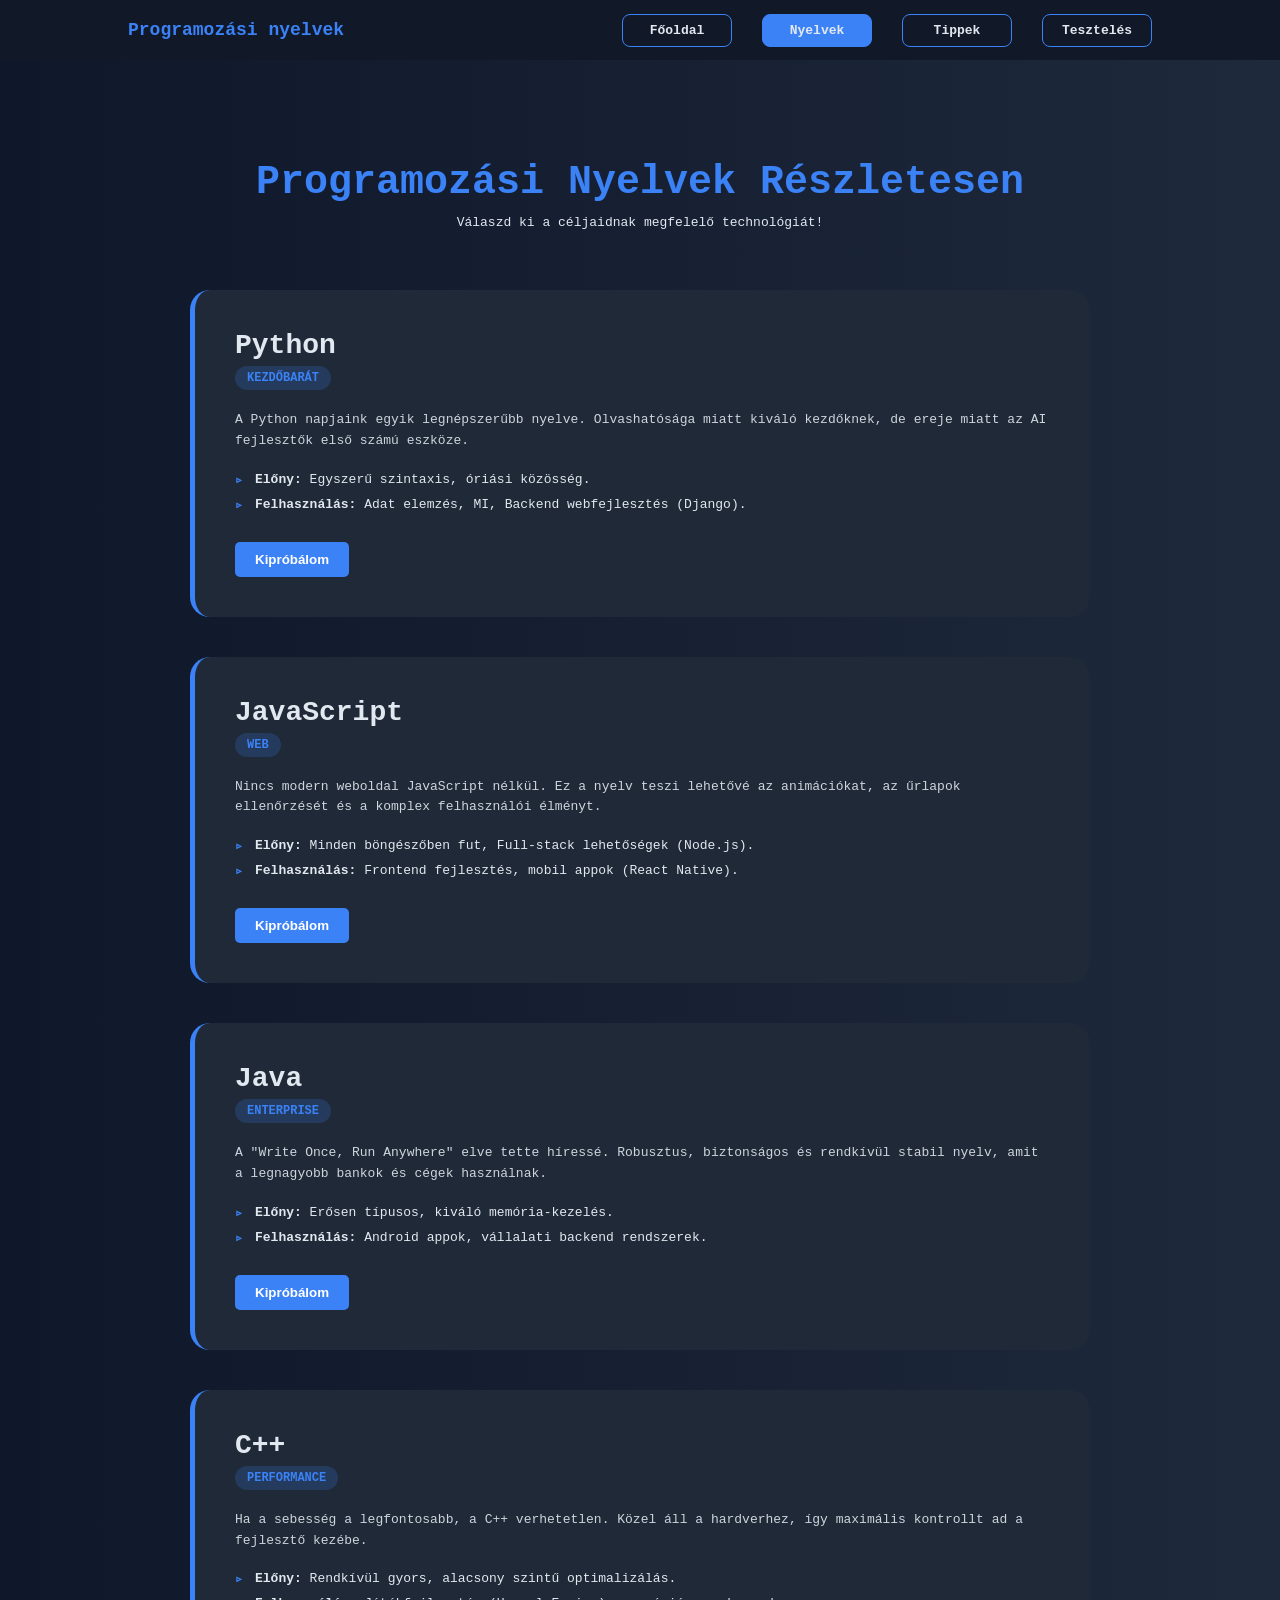
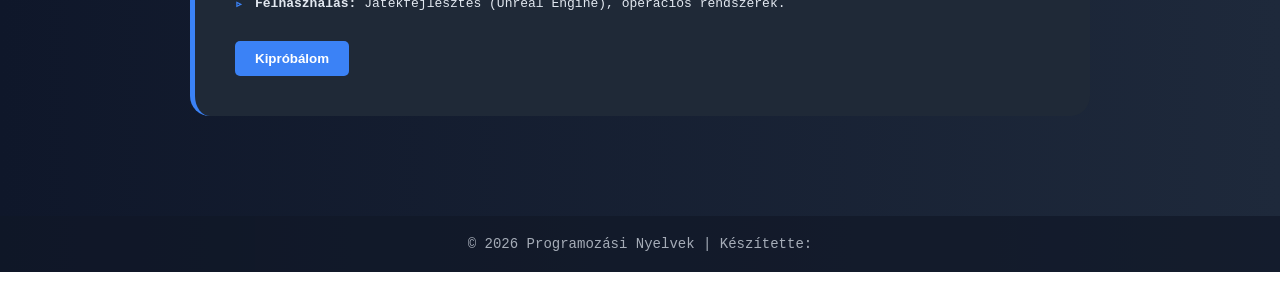
==== languages.html @ 30b39f9b "Add files via upload" ====
<!DOCTYPE html>
<html lang="hu">
<head>
    <meta charset="UTF-8">
    <meta name="viewport" content="width=device-width, initial-scale=1.0">
    <title>Nyelvek Részletesen - Programozási nyelvek</title>
    <link rel="stylesheet" href="style.css">
    <link rel="stylesheet" href="languages.css">
    <script src="script.js" defer></script>
</head>
<body>
    <nav class="navbar">
        <div class="logo">Programozási nyelvek</div>
        <div class="hamburger" id="hamburger">☰</div>
        <ul class="nav-links" id="navLinks">
            <li><a href="index.html">Főoldal</a></li>
            <li><a href="languages.html" class="active">Nyelvek</a></li>
            <li><a href="tips.html">Tippek</a></li>
            <li><a href="tester.html">Tesztelés</a></li>
        </ul>
    </nav>

    <section class="languages-detail">
        <header class="section-header">
            <h1>Programozási Nyelvek Részletesen</h1>
            <p>Válaszd ki a céljaidnak megfelelő technológiát!</p>
        </header>

        <div class="detail-container">
            <div class="lang-item">
                <div class="lang-info">
                    <h2>Python</h2>
                    <span class="tag">Kezdőbarát</span>
                    <p>A Python napjaink egyik legnépszerűbb nyelve. Olvashatósága miatt kiváló kezdőknek, de ereje miatt az AI fejlesztők első számú eszköze.</p>
                    <ul>
                        <li><strong>Előny:</strong> Egyszerű szintaxis, óriási közösség.</li>
                        <li><strong>Felhasználás:</strong> Adat elemzés, MI, Backend webfejlesztés (Django).</li>
                    </ul>
                    <button class="try-btn" onclick="window.location.href='tester.html?lang=71'">Kipróbálom</button>
                </div>
            </div>

            <div class="lang-item">
                <div class="lang-info">
                    <h2>JavaScript</h2>
                    <span class="tag">Web</span>
                    <p>Nincs modern weboldal JavaScript nélkül. Ez a nyelv teszi lehetővé az animációkat, az űrlapok ellenőrzését és a komplex felhasználói élményt.</p>
                    <ul>
                        <li><strong>Előny:</strong> Minden böngészőben fut, Full-stack lehetőségek (Node.js).</li>
                        <li><strong>Felhasználás:</strong> Frontend fejlesztés, mobil appok (React Native).</li>
                    </ul>
                    <button class="try-btn" onclick="window.location.href='tester.html?lang=63'">Kipróbálom</button>
                </div>
            </div>

            <div class="lang-item">
                <div class="lang-info">
                    <h2>Java</h2>
                    <span class="tag">Enterprise</span>
                    <p>A "Write Once, Run Anywhere" elve tette híressé. Robusztus, biztonságos és rendkívül stabil nyelv, amit a legnagyobb bankok és cégek használnak.</p>
                    <ul>
                        <li><strong>Előny:</strong> Erősen típusos, kiváló memória-kezelés.</li>
                        <li><strong>Felhasználás:</strong> Android appok, vállalati backend rendszerek.</li>
                    </ul>
                    <button class="try-btn" onclick="window.location.href='tester.html?lang=62'">Kipróbálom</button>
                </div>
            </div>

            <div class="lang-item">
                <div class="lang-info">
                    <h2>C++</h2>
                    <span class="tag">Performance</span>
                    <p>Ha a sebesség a legfontosabb, a C++ verhetetlen. Közel áll a hardverhez, így maximális kontrollt ad a fejlesztő kezébe.</p>
                    <ul>
                        <li><strong>Előny:</strong> Rendkívül gyors, alacsony szintű optimalizálás.</li>
                        <li><strong>Felhasználás:</strong> Játékfejlesztés (Unreal Engine), operációs rendszerek.</li>
                    </ul>
                    <button class="try-btn" onclick="window.location.href='tester.html?lang=54'">Kipróbálom</button>
                </div>
            </div>
        </div>
    </section>

    <footer>
        <p>© 2026 Programozási Nyelvek | Készítette: </p>
    </footer>
</body>
</html>
---- style.css ----
* {
	margin: 0;
	padding: 0;
	box-sizing: border-box;	
}

body {
	font-family:monospace;
	background: linear-gradient(to right, #0f172a, #1e293b);
	color: #e2e8f0;
	scroll-behavior: smooth;
}

a {
	display: block;
	width: 110px;
	text-align: center;
}

.navbar {
	height: 60px;
	background-color: #111827;
	display: flex;
	justify-content: space-between;
	align-items: center;
	padding: 0 10%;
	position: sticky;
	top: 0;
	z-index: 1000;
}

.logo {
	font-weight: 800;
	color: #3b82f6;
	font-size: 18px;
}

.nav-links {
	list-style: none;
	display: flex;
	gap: 30px;
}

.nav-links a {
	text-decoration: none;
	color: #e2e8f0;
	padding: 8px 15px;
	border-radius: 8px;
	border: 1px solid #3b82f6;
	transition: 0.3s;
	font-weight: 600;
}

.nav-links a:hover {
	background-color: #3b82f6;
	box-shadow: 0 0 20px rgba(59, 130, 246, 0.7);
}

.active {
	background-color: #3b82f6;
}


.hamburger {
	display: none;
	font-size: 28px;
	cursor: pointer;
	color: white;
}

.hero {
	height: 85vh;
	display: flex;
	flex-direction: column;
	justify-content: center;
	align-items: center;
	text-align: center;
	padding: 20px;
}

.hero h1 {
	font-size: 50px;
	margin-bottom: 20px;
}

.hero p {
	font-size: 18px;
	margin-bottom: 30px;
	opacity: 0.8;
}

.hero button {
	padding: 12px 30px;
	border: none;
	border-radius: 8px;
	background-color: #3b82f6;
	color: white;
	font-weight: 600;
	cursor: pointer;
	transition: 0.3s;
}

.hero button:hover {
	background-color: #2563eb;
	box-shadow: 0 0 20px rgba(59, 130, 246, 0.8);
}

.languages {
	padding: 80px 10%;
}

.languages h2 {
	text-align: center;
	margin-bottom: 50px;
	font-size: 32px;
}

.card-container {
	display: grid;
	grid-template-columns: repeat(auto-fit, minmax(250px, 1fr));
	gap: 30px;
}

.card {
	background-color: #1f2937;
	padding: 25px;
	border-radius: 15px;
	transition: 0.3s;
	border: 1px solid transparent;
}

.card h3 {
	margin-bottom: 15px;
	color: #3b82f6;
}

.card p {
	font-size: 14px;
	opacity: 0.85;
}

.card:hover {
	transform: translateY(-10px);
	border: 1px solid #3b82f6;
	box-shadow: 0 15px 30px rgba(0, 0, 0, 0.4);
}

.why {
	padding: 80px 10%;
	background-color: #111827;
	text-align: center;
}

.why h2 {
	margin-bottom: 50px;
	font-size: 30px;
}

.why-container {
	display: flex;
	justify-content: center;
	gap: 40px;
	flex-wrap: wrap;
}

.why-box {
	background: #1f2937;
	padding: 30px;
	border-radius: 15px;
	width: 280px;
	transition: 0.3s;
}

.why-box:hover {
	transform: scale(1.05);
	box-shadow: 0 0 20px rgba(59, 130, 246, 0.6);
}

.why-box h3 {
	margin-bottom: 15px;
	font-size: 18px;
}

.why-box p {
	font-size: 14px;
	opacity: 0.8;
}

.stats {
	padding: 70px 10%;
	display: flex;
	justify-content: space-around;
	text-align: center;
	background: linear-gradient(to right, #0f172a, #1e293b);
	flex-wrap: wrap;
	gap: 40px;
}

.stat h3 {
	font-size: 40px;
	color: #3b82f6;
}

.stat p {
	opacity: 0.8;
	font-size: 14px;
}

.tech {
	padding: 80px 10%;
	text-align: center;

}

.tech h2 {
	margin-bottom: 40px;
}

.tech-list {
	display: flex;
	justify-content: center;
	gap: 20px;
	flex-wrap: wrap;
}

.tech-list span {
	padding: 10px 20px;
	border: 1px solid #3b82f6;
	border-radius: 20px;
	transition: 0.3s;
}

.tech-list span:hover {
	background-color: #3b82f6;
	color: white;
}

@media (max-width: 768px) {
	.hero h1 {
		font-size: 35px;
	}

	.card-container {
		gap: 20px;
	}

	.why-container {
		gap: 20px;
	}

	.stats {
		flex-direction: column;
		gap: 30px;
	}

	.hamburger {
		display: block;
	}

	.nav-links {
		position: absolute;
		top: 60px;
		right: 0;
		background-color: #111827;
		flex-direction: column;
		width: 200px;
		padding: 20px;
		gap: 15px;
		display: none;
		box-shadow: -5px 5px 15px rgba(0, 0, 0, 0.4);
	}

	.nav-links.show {
		display: flex;
	}
}

footer {
	background-color: #111827;
	padding: 20px;
	text-align: center;
	font-size: 14px;
	opacity: 0.7;
}
---- languages.css ----
.languages-detail {
    padding: 100px 10%;
    min-height: 90vh;
}

.section-header {
    text-align: center;
    margin-bottom: 60px;
}

.section-header h1 {
    font-size: 40px;
    color: #3b82f6;
    margin-bottom: 10px;
}

.detail-container {
    display: flex;
    flex-direction: column;
    gap: 40px;
    max-width: 900px;
    margin: 0 auto;
}

.lang-item {
    background: #1f2937;
    padding: 40px;
    border-radius: 20px;
    border-left: 5px solid #3b82f6;
    transition: 0.3s;
}

.lang-item:hover {
    transform: translateX(10px);
    background: #263345;
}

.lang-item h2 {
    font-size: 28px;
    margin-bottom: 5px;
}

.tag {
    display: inline-block;
    background: rgba(59, 130, 246, 0.2);
    color: #3b82f6;
    padding: 5px 12px;
    border-radius: 12px;
    font-size: 12px;
    text-transform: uppercase;
    font-weight: bold;
    margin-bottom: 20px;
}

.lang-info p {
    line-height: 1.6;
    margin-bottom: 20px;
    opacity: 0.9;
}

.lang-info ul {
    list-style: none;
}

.lang-info ul li {
    margin-bottom: 10px;
    padding-left: 20px;
    position: relative;
}

.lang-info ul li::before {
    content: "▹";
    position: absolute;
    left: 0;
    color: #3b82f6;
    font-weight: bold;
}

.back-action {
    margin-top: 50px;
    text-align: center;
}

.back-action button {
    padding: 12px 30px;
    background: transparent;
    border: 1px solid #3b82f6;
    color: #3b82f6;
    border-radius: 8px;
    cursor: pointer;
    transition: 0.3s;
}

.back-action button:hover {
    background: #3b82f6;
    color: white;
}

.try-btn {
    margin-top: 20px;
    padding: 10px 20px;
    background-color: #3b82f6;
    color: white;
    border: none;
    border-radius: 5px;
    font-weight: bold;
    cursor: pointer;
    transition: 0.3s ease;
}

.try-btn:hover {
    background-color: #2563eb;
    box-shadow: 0 0 15px rgba(59, 130, 246, 0.5);
    transform: scale(1.05);
}

@media (max-width: 768px) {
    .languages-detail {
        padding: 60px 5%;
    }
    
    .lang-item {
        padding: 25px;
    }
}
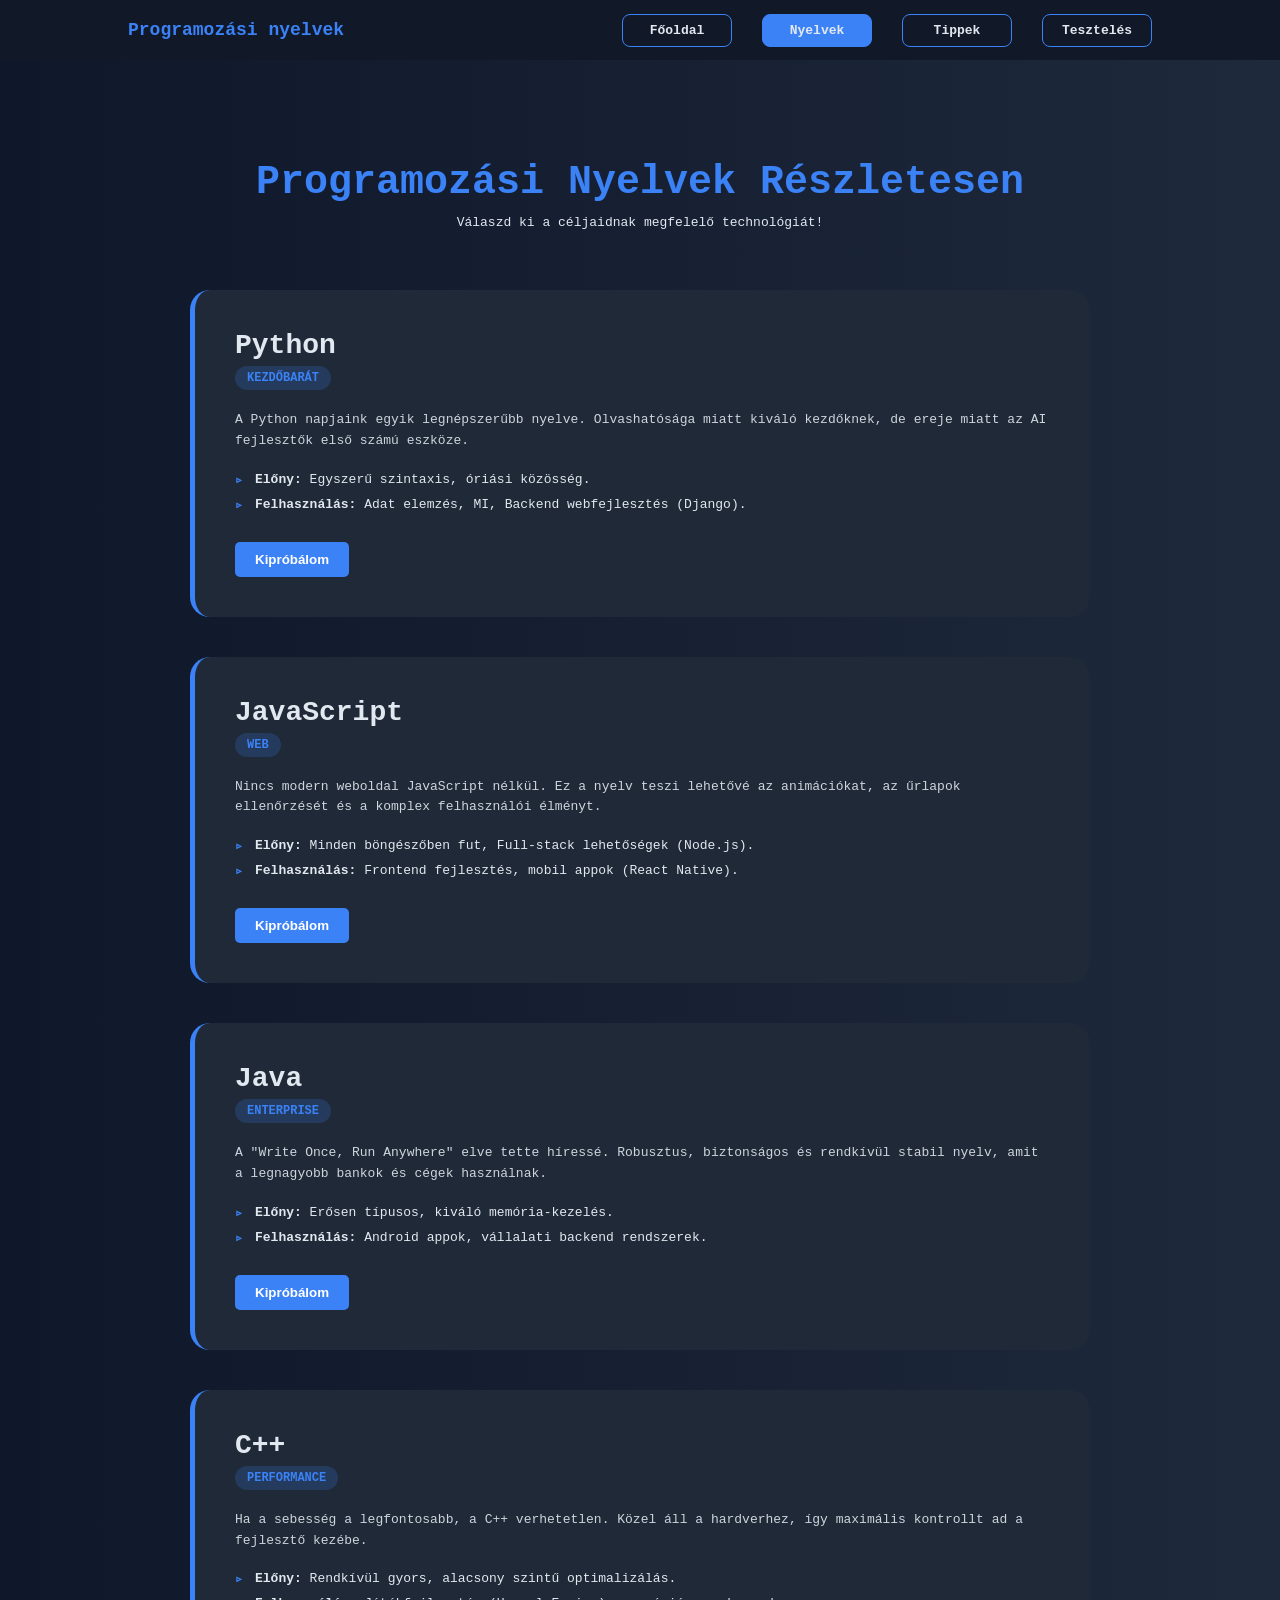
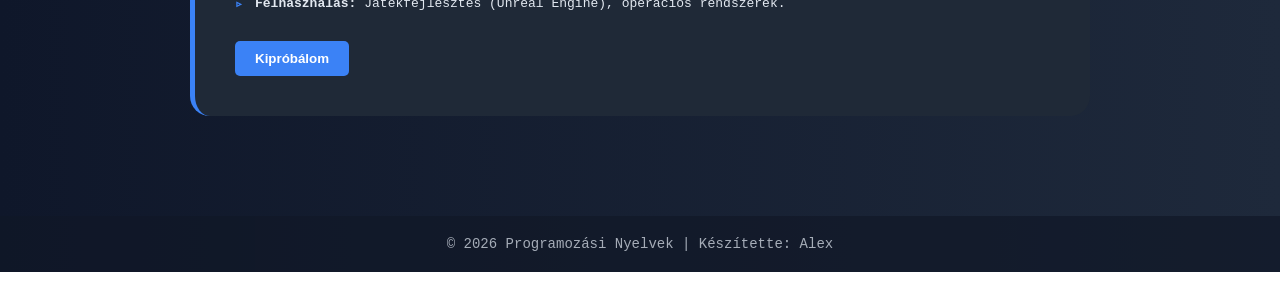
==== commit d39439bd: "Add files via upload" ====
--- a/languages.html
+++ b/languages.html
@@ -3,7 +3,8 @@
 <head>
     <meta charset="UTF-8">
     <meta name="viewport" content="width=device-width, initial-scale=1.0">
-    <title>Nyelvek Részletesen - Programozási nyelvek</title>
+    <title>A programozási nyelvek</title>
+    <link rel="shortcut icon" href="media/logo.ico" type="image/x-icon">
     <link rel="stylesheet" href="style.css">
     <link rel="stylesheet" href="languages.css">
     <script src="script.js" defer></script>
@@ -82,7 +83,7 @@
     </section>
 
     <footer>
-        <p>© 2026 Programozási Nyelvek | Készítette: </p>
+        <p>© 2026 Programozási Nyelvek | Készítette: Alex</p>
     </footer>
 </body>
 </html>
